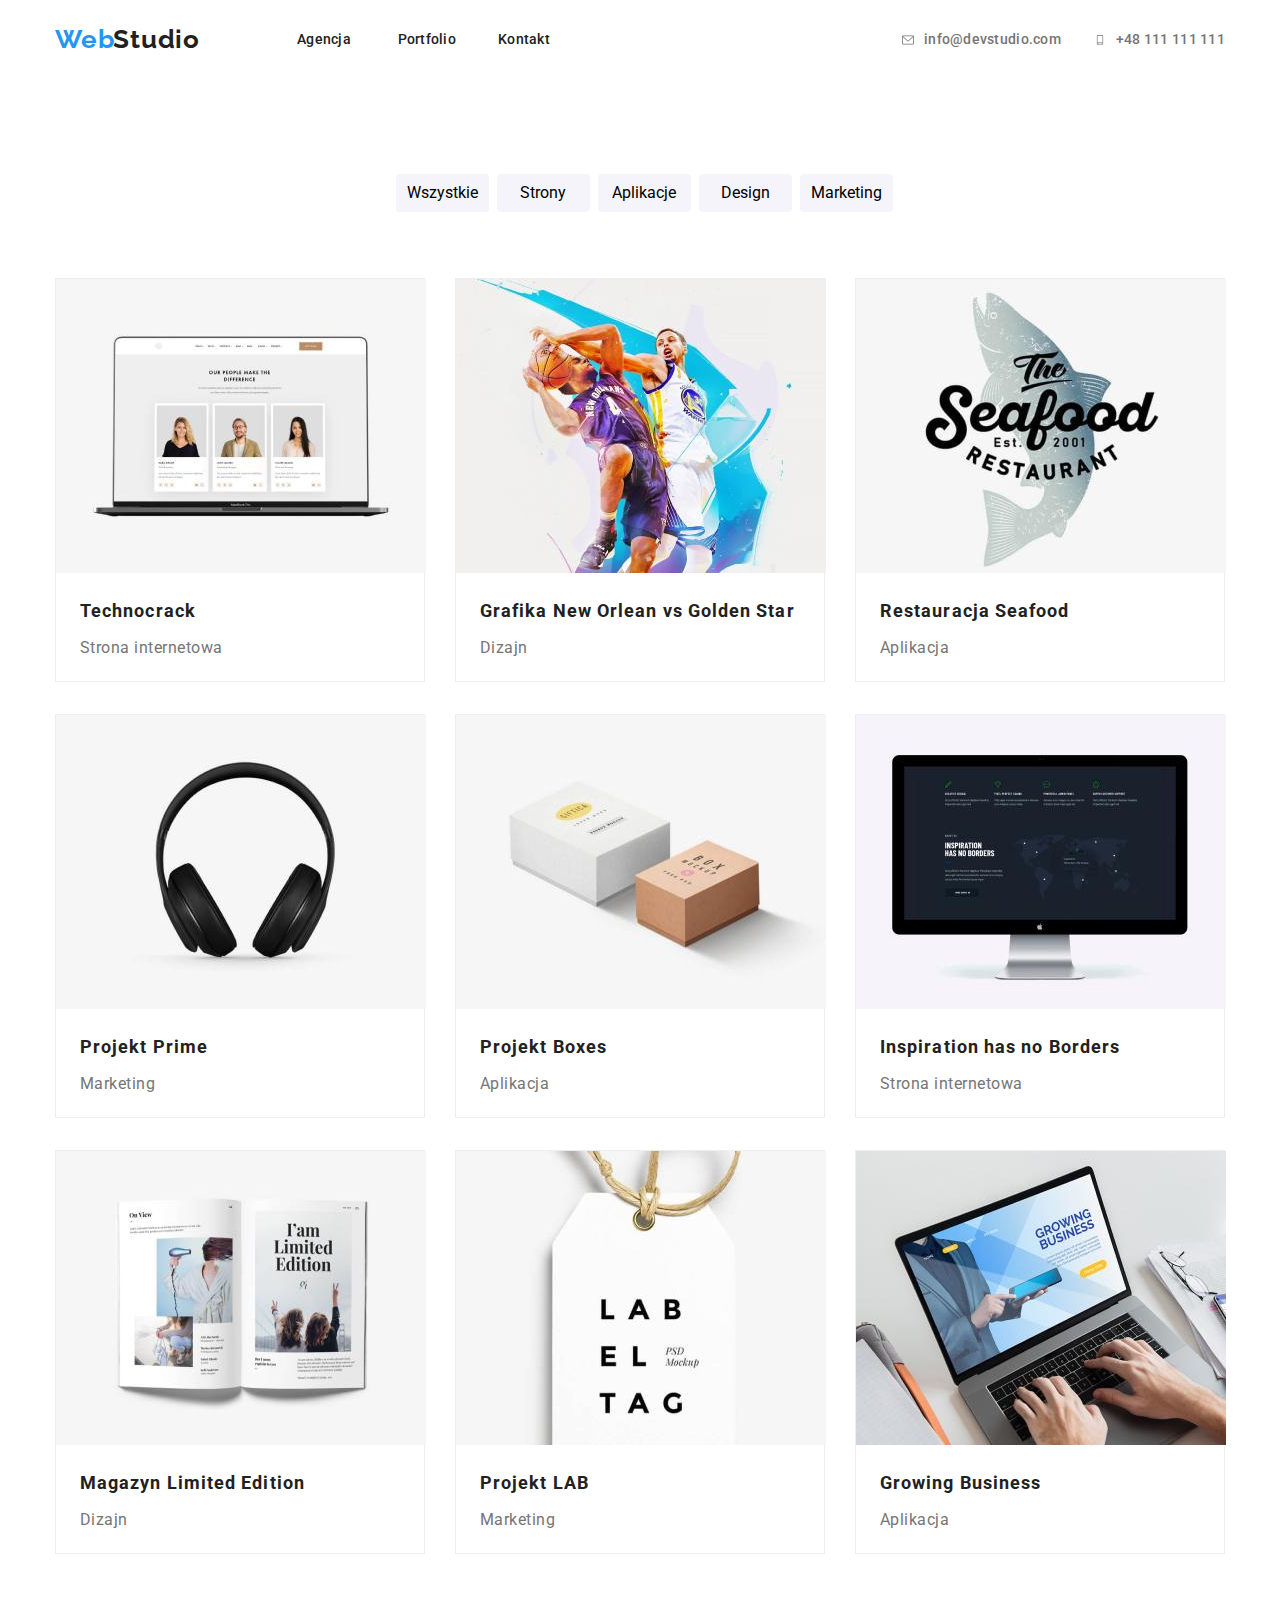
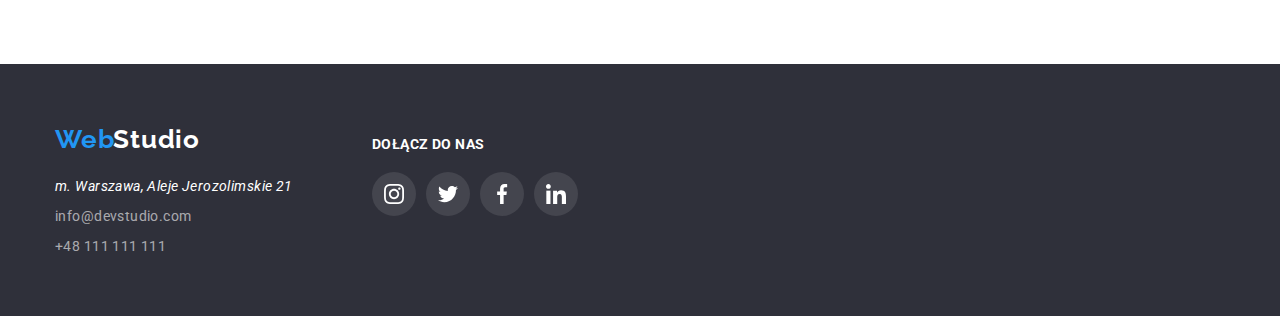
==== portfolio.html @ f0735a00 "skopiowano" ====
<!DOCTYPE html>
<html lang="en">
  <head>
    <meta charset="UTF-8" />
    <meta http-equiv="X-UA-Compatible" content="IE=edge" />
    <meta name="viewport" content="width=device-width, initial-scale=1.0" />
    <link
      rel="stylesheet"
      href="https://cdnjs.cloudflare.com/ajax/libs/modern-normalize/1.0.0/modern-normalize.min.css"
    />
    <link
      rel="stylesheet"
      href="https://fonts.googleapis.com/css?family=Roboto"
    />
    <link
      href="https://fonts.googleapis.com/css2?family=Raleway:wght@700&display=swap"
      rel="stylesheet"
    />

    <link rel="stylesheet" href="./css/styles.css" />

    <title>Main page</title>
  </head>
  <body>
    <header>
      <div class="page-header">
        <div class="container">
          <div class="header-content">
            <a href="/WebStudio/" class="webstudio-link">
              <span class="web-link">Web</span>
              <span class="studio-link">Studio</span>
            </a>
            <nav class="menu">
              <ul class="menu-list">
                <li><a href="index.html" class="menu-item">Agencja</a></li>
                <li>
                  <a href="portfolio.html" class="menu-item">Portfolio</a>
                </li>
                <li><a href="/Kontakt/" class="menu-item">Kontakt</a></li>
              </ul>
            </nav>
            <a href="mailto:info@devstudio.com" class="email">
              <svg class="head-email-icon">
                <use href="./images/icons.svg#icon-envelope"></use>
              </svg>
              info@devstudio.com
            </a>
            <a href="tel:+48111111111" class="phone">
              <svg class="head-phone-icon">
                <use href="./images/icons.svg#icon-smartphone"></use>
              </svg>
              +48 111 111 111
            </a>
          </div>
        </div>
      </div>
    </header>
    <main>
      <section class="section">
        <div class="container">
          <div class="btn-group">
            <button class="button">Wszystkie</button>
            <button class="button">Strony</button>
            <button class="button">Aplikacje</button>
            <button class="button">Design</button>
            <button class="button">Marketing</button>
          </div>
          <div class="portfolio-cards">
            <figure class="portfolio-card">
              <div class="img-portfolio-card">
                <img
                  src="images/threepersons.jpg"
                  width="370"
                  height="294"
                  alt="three persons"
                />
                <div class="caption">
                  <p class="caption-content">
                    Lorem ipsum, dolor sit amet consectetur adipisicing elit.
                    Sit nulla numquam dolores in reiciendis temporibus
                    voluptates voluptas repudiandae, quod, dolorem, labore earum
                    cupiditate natus. Nihil, laboriosam quam.
                  </p>
                </div>
              </div>
              <figcaption class="portfolio-figcaption">
                <h2 class="name">Technocrack</h2>
                <p class="describe">Strona internetowa</p>
              </figcaption>
            </figure>
            <figure class="portfolio-card">
              <div class="img-portfolio-card">
                <img
                  src="images/basketball.jpg"
                  width="370"
                  height="294"
                  alt="basketball"
                />

                <div class="caption">
                  <p class="caption-content">
                    Lorem ipsum, dolor sit amet consectetur adipisicing elit.
                    Sit nulla numquam dolores in reiciendis temporibus
                    voluptates voluptas repudiandae, quod, dolorem, labore earum
                    cupiditate natus. Nihil, laboriosam quam.
                  </p>
                </div>
              </div>

              <figcaption class="portfolio-figcaption">
                <h2 class="name">Grafika New Orlean vs Golden Star</h2>
                <p class="describe">Dizajn</p>
              </figcaption>
            </figure>
            <figure class="portfolio-card">
              <div class="img-portfolio-card">
                <img
                  src="images/seafood.jpg"
                  width="370"
                  height="294"
                  alt="seafood"
                />
                <div class="caption">
                  <p class="caption-content">
                    Lorem ipsum, dolor sit amet consectetur adipisicing elit.
                    Sit nulla numquam dolores in reiciendis temporibus
                    voluptates voluptas repudiandae, quod, dolorem, labore earum
                    cupiditate natus. Nihil, laboriosam quam.
                  </p>
                </div>
              </div>
              <figcaption class="portfolio-figcaption">
                <h2 class="name">Restauracja Seafood</h2>
                <p class="describe">Aplikacja</p>
              </figcaption>
            </figure>
            <figure class="portfolio-card">
              <div class="img-portfolio-card">
                <img
                  src="images/earphone.jpg"
                  width="370"
                  height="294"
                  alt="earphone"
                />
                <div class="caption">
                  <p class="caption-content">
                    Lorem ipsum, dolor sit amet consectetur adipisicing elit.
                    Sit nulla numquam dolores in reiciendis temporibus
                    voluptates voluptas repudiandae, quod, dolorem, labore earum
                    cupiditate natus. Nihil, laboriosam quam.
                  </p>
                </div>
              </div>
              <figcaption class="portfolio-figcaption">
                <h2 class="name">Projekt Prime</h2>
                <p class="describe">Marketing</p>
              </figcaption>
            </figure>
            <figure class="portfolio-card">
              <div class="img-portfolio-card">
                <img
                  src="images/boxes.jpg"
                  width="370"
                  height="294"
                  alt="boxes"
                />
                <div class="caption">
                  <p class="caption-content">
                    Lorem ipsum, dolor sit amet consectetur adipisicing elit.
                    Sit nulla numquam dolores in reiciendis temporibus
                    voluptates voluptas repudiandae, quod, dolorem, labore earum
                    cupiditate natus. Nihil, laboriosam quam.
                  </p>
                </div>
              </div>
              <figcaption class="portfolio-figcaption">
                <h2 class="name">Projekt Boxes</h2>
                <p class="describe">Aplikacja</p>
              </figcaption>
            </figure>
            <figure class="portfolio-card">
              <div class="img-portfolio-card">
                <img
                  src="images/monitor.jpg"
                  width="370"
                  height="294"
                  alt="monitor"
                />
                <div class="caption">
                  <p class="caption-content">
                    Lorem ipsum, dolor sit amet consectetur adipisicing elit.
                    Sit nulla numquam dolores in reiciendis temporibus
                    voluptates voluptas repudiandae, quod, dolorem, labore earum
                    cupiditate natus. Nihil, laboriosam quam.
                  </p>
                </div>
              </div>
              <figcaption class="portfolio-figcaption">
                <h2 class="name">Inspiration has no Borders</h2>
                <p class="describe">Strona internetowa</p>
              </figcaption>
            </figure>
            <figure class="portfolio-card">
              <div class="img-portfolio-card">
                <img
                  src="images/book.jpg"
                  width="370"
                  height="294"
                  alt="book"
                />
                <div class="caption">
                  <p class="caption-content">
                    Lorem ipsum, dolor sit amet consectetur adipisicing elit.
                    Sit nulla numquam dolores in reiciendis temporibus
                    voluptates voluptas repudiandae, quod, dolorem, labore earum
                    cupiditate natus. Nihil, laboriosam quam.
                  </p>
                </div>
              </div>
              <figcaption class="portfolio-figcaption">
                <h2 class="name">Magazyn Limited Edition</h2>
                <p class="describe">Dizajn</p>
              </figcaption>
            </figure>
            <figure class="portfolio-card">
              <div class="img-portfolio-card">
                <img
                  src="images/label.jpg"
                  width="370"
                  height="294"
                  alt="label"
                />
                <div class="caption">
                  <p class="caption-content">
                    Lorem ipsum, dolor sit amet consectetur adipisicing elit.
                    Sit nulla numquam dolores in reiciendis temporibus
                    voluptates voluptas repudiandae, quod, dolorem, labore earum
                    cupiditate natus. Nihil, laboriosam quam.
                  </p>
                </div>
              </div>
              <figcaption class="portfolio-figcaption">
                <h2 class="name">Projekt LAB</h2>
                <p class="describe">Marketing</p>
              </figcaption>
            </figure>
            <figure class="portfolio-card">
              <div class="img-portfolio-card">
                <img
                  src="images/laptop.jpg"
                  width="370"
                  height="294"
                  alt="laptop"
                />
                <div class="caption">
                  <p class="caption-content">
                    Lorem ipsum, dolor sit amet consectetur adipisicing elit.
                    Sit nulla numquam dolores in reiciendis temporibus
                    voluptates voluptas repudiandae, quod, dolorem, labore earum
                    cupiditate natus. Nihil, laboriosam quam.
                  </p>
                </div>
              </div>
              <figcaption class="portfolio-figcaption">
                <h2 class="name">Growing Business</h2>
                <p class="describe">Aplikacja</p>
              </figcaption>
            </figure>
          </div>
        </div>
      </section>
    </main>
    <footer class="footer">
      <div class="container">
        <div class="footer-data">
          <div class="footer-logo">
            <a href="/WebStudio/" class="footer-logo">
              <span class="web-link">Web</span>
              <span class="studio-link-footer">Studio</span>
            </a>
          </div>
          <div class="footer-address-container">
            <address class="footer-address">
              <p class="address-text">m. Warszawa, Aleje Jerozolimskie 21</p>
              <p class="footer-email">
                <a href="mailto:info@devstudio.com" class="footer-email"
                  >info@devstudio.com</a
                >
              </p>
              <p class="footer-phone">
                <a href="tel:+48111111111" class="footer-phone"
                  >+48 111 111 111</a
                >
              </p>
            </address>
          </div>
        </div>
        <div class="footer-social-media-container">
          <p class="footer-social-media-text">DOŁĄCZ DO NAS</p>
          <ul class="footer-social-media-list">
            <li class="footer-social-list-item_link">
              <a class="footer-social-list-link" href="#">
                <svg class="footer-social-icon">
                  <use href="./images/icons.svg#icon-instagram"></use>
                </svg>
              </a>
            </li>
            <li class="footer-social-list-item_link">
              <a class="footer-social-list-link" href="#">
                <svg class="social-icon">
                  <use href="./images/icons.svg#icon-twitter"></use>
                </svg>
              </a>
            </li>
            <li class="footer-social-list-item_link">
              <a class="footer-social-list-link" href="#">
                <svg class="social-icon">
                  <use href="./images/icons.svg#icon-facebook"></use>
                </svg>
              </a>
            </li>
            <li class="footer-social-list-item_link">
              <a class="footer-social-list-link" href="#">
                <svg class="social-icon">
                  <use href="./images/icons.svg#icon-linkedin"></use>
                </svg>
              </a>
            </li>
          </ul>
        </div>
      </div>
    </footer>
  </body>
</html>
---- css/styles.css ----
body {
  font-family: "Roboto", "Verdana", "Tahoma", sans-serif;
  color: #212121;
  text-decoration: none;
}
.container {
  width: 1200px;
  margin: 0px auto;
  padding: 0px 15px;
  align-items: center;
}

.page-header {
  display: flex;
  justify-content: space-between;
  align-items: center;
  border-bottom: 1px solid #ffffff;
  background-color: #ffffff;
  height: 80px;
}
.header-content {
  display: flex;
  justify-content: space-between;
  align-items: center;
}

.head-background {
  background-image: linear-gradient(
      rgba(47, 48, 58, 0.4),
      rgba(47, 48, 58, 0.4)
    ),
    url("../images/img-overlay.jpg");
  background-height: 600px, cover;
  background-position: center, center;
  background-repeat: no-repeat;
  background-color: #2f303a;

  height: 600px;
  display: flex;
  flex-direction: column;
  justify-content: center;
  align-items: center;
}

.section {
  padding-top: 94px;
  padding-bottom: 94px;
}

.section-our-team {
  background-color: #f5f4fa;
  padding-top: 94px;
  padding-bottom: 94px;
}

.menu {
  display: inline-block;
}
.menu-list {
  list-style-type: none;
  display: flex;
  justify-content: space-between;
  width: 254px;
  height: 16px;
  text-decoration: none;
  padding: 0px;
  margin-left: 93px;
  margin-right: 345px;
}

.menu-item {
  display: block;
  text-decoration: none;
  width: 53px;
  height: 16px;
  position: relative;

  font-weight: 500;
  font-size: 14px;
  line-height: 1.14;
  letter-spacing: 0.02em;

  color: #212121;

  transition-property: color;
  transition-duration: 250ms;
  transition-timing-function: cubic-bezier(0.4, 0, 0.2, 1);
}

.menu-item:hover,
.menu-item:focus {
  color: #2196f3;
}

a::after {
  content: "";
  display: block;
  width: 53px;
  height: 4px;
  position: absolute;
  bottom: -32px;
  background-color: transparent;
  border-radius: 4px;
}

.menu-item:hover::after {
  content: "";
  display: block;
  width: 53px;
  height: 4px;
  position: absolute;
  bottom: -32px;
  background-color: #2196f3;
  border-radius: 4px;
}

.email {
  display: flex;
  justify-content: space-between;
  align-items: center;
  text-decoration: none;
  width: 161px;
  height: 16px;
  margin-right: 30px;

  font-weight: 500;
  font-size: 14px;
  line-height: 1.14;
  letter-spacing: 0.02em;

  color: #757575;
  fill: #757575;
  background-color: #ffffff;
  transition-property: color, fill;
  transition-duration: 250ms;
  transition-timing-function: cubic-bezier(0.4, 0, 0.2, 1);
}

.email:hover,
.email:focus {
  color: #2196f3;
  fill: #2196f3;
}

.head-email-icon {
  width: 16px;
  height: 12px;
}

.head-phone-icon {
  width: 10px;
  height: auto;
}

.phone {
  display: flex;
  justify-content: space-between;
  align-items: center;
  text-decoration: none;
  width: 130px;
  height: 16px;

  font-weight: 500;
  font-size: 14px;
  line-height: 1.14em;
  letter-spacing: 0.02em;

  color: #757575;
  fill: #757575;

  transition-property: color, fill;
  transition-duration: 250ms;
  transition-timing-function: cubic-bezier(0.4, 0, 0.2, 1);
}

.phone:hover,
.phone:focus {
  color: #2196f3;
  fill: #2196f3;
}

.webstudio-link {
  display: flex;
  justify-content: center;
  width: 145px;
  height: 31px;

  text-decoration: none;

  font-family: "Raleway";
  font-weight: bold;
  font-size: 26px;
  line-height: 1.19;

  letter-spacing: 0.03em;
}

.web-link {
  color: #2196f3;
}

.studio-link {
  color: #212121;
  margin-left: -1px;
}

.studio-link-footer {
  color: #ffffff;
  margin-left: -1px;
}

.btn-group {
  display: flex;
  justify-content: center;
  margin-left: auto;
  margin-bottom: 50px;
}

.btn-group .button {
  border: none;
  width: 93px;
  height: 38px;
  border-radius: 4px;
  background-color: #f5f4fa;
  cursor: pointer;
  margin-left: 8px;

  transition-property: background-color, box-shadow;
  transition-duration: 250ms;
  transition-timing-function: cubic-bezier(0.4, 0, 0.2, 1);
}
.btn-group .button:hover,
.btn-group .button:focus {
  background-color: #2196f3;
  box-shadow: 0px 3px 1px rgba(0, 0, 0, 0.1), 0px 1px 2px rgba(0, 0, 0, 0.08),
    0px 2px 2px rgba(0, 0, 0, 0.12);
}
.name {
  width: 322px;
  height: 36px;
  margin: 0px;

  font-weight: bold;
  font-size: 18px;
  line-height: 2;

  letter-spacing: 0.06em;
}

.describe {
  width: 322px;
  height: 30px;
  margin-top: 4px;

  font-size: 16px;
  line-height: 1.875;

  letter-spacing: 0.03em;

  color: #757575;
}
.footer {
  display: block;
  background-color: #2f303a;
  height: 252px;
}
.footer-email {
  width: 231px;
  height: 21px;
  text-decoration: none;
  font-family: "Roboto";
  font-style: normal;
  font-weight: normal;
  font-size: 14px;
  line-height: 1.71em;
  margin: 0px;
  margin-top: 9px;

  letter-spacing: 0.03em;

  color: rgba(255, 255, 255, 0.6);
}

.footer-phone {
  width: 231px;
  height: 21px;
  text-decoration: none;
  font-family: "Roboto";
  font-style: normal;
  font-weight: normal;
  font-size: 14px;
  line-height: 1.71em;
  margin: 0px;
  margin-top: 9px;

  letter-spacing: 0.03em;

  color: rgba(255, 255, 255, 0.6);
}
.address-text {
  width: 247px;
  height: 21px;

  font-size: 14px;
  line-height: 1.71;
  margin: 0px;

  letter-spacing: 0.03em;

  color: #ffffff;
}

.head-text {
  display: flex;
  justify-content: center;
  text-align: center;
  margin: auto;
  width: 696px;
  height: 120px;

  font-weight: 900;
  font-size: 44px;
  line-height: 1.36;

  letter-spacing: 0.06em;
  text-transform: uppercase;

  color: #ffffff;
}
.head-button {
  display: flex;
  justify-content: center;
  align-items: center;
  margin: auto;
  width: 200px;
  height: 50px;

  background-color: #2196f3;
  box-shadow: 0px 4px 4px rgba(0, 0, 0, 0.15);
  border-radius: 4px;

  font-weight: bold;
  font-size: 16px;
  line-height: 1.87;
  letter-spacing: 0.06em;

  color: #ffffff;
  cursor: pointer;
  transition-property: background-color, box-shadow;
  transition-duration: 250ms;
  transition-timing-function: cubic-bezier(0.4, 0, 0.2, 1);
}

.head-button:hover,
.head-button:focus {
  background-color: #98c6eb;
  box-shadow: 0px 3px 1px rgba(0, 0, 0, 0.1), 0px 1px 2px rgba(0, 0, 0, 0.08),
    0px 2px 2px rgba(0, 0, 0, 0.12);
}

.advantages-header {
  width: 270px;
  height: 16px;

  font-weight: bold;
  font-size: 14px;
  line-height: 1.14;
  letter-spacing: 0.03em;
  text-transform: uppercase;

  margin-top: 50px;
  margin-left: 0;
}

.advantages-describe {
  width: 270px;
  height: 75px;

  font-size: 14px;
  line-height: 1.71;
  letter-spacing: 0.03em;

  color: #757575;
  margin: 0;
}

.services-header {
  display: flex;
  justify-content: center;
  margin-left: auto;
  margin-right: auto;
  width: 452px;
  height: 42px;

  font-weight: bold;
  font-size: 36px;
  line-height: 1.17;
  letter-spacing: 0.03em;
}
.services-list {
  list-style-type: none;
  display: flex;
  justify-content: space-between;
  align-items: center;
  margin-left: 0px;
  padding: 0px;
}

.services-label {
  position: relative;
  overflow: hidden;
  background-color: rgba(47, 48, 58, 0.8);
}
.services-label > .services-label-text {
  text-transform: uppercase;
  font-family: "Roboto";
  font-weight: bold;
  font-size: 14px;
  letter-spacing: 0.03em;
  position: absolute;
  margin: 0px;
  width: 370px;
  height: 70px;
  bottom: 0px;
  color: #ffffff;
  background-color: rgba(47, 48, 58, 0.8);

  display: flex;
  justify-content: center;
  align-items: center;
}

.social-list-list {
  list-style-type: none;
  display: flex;
  justify-content: space-between;
  align-items: center;
  margin-left: 0px;
  padding: 0px;
  width: 206px;
  height: 56px;
}

.social-list-link {
  width: 44px;
  height: 44px;
  display: flex;
  justify-content: center;
  align-items: center;
  border-radius: 50%;
  fill: #afb1b8;

  transition-property: background-color, fill;
  transition-duration: 250ms;
  transition-timing-function: cubic-bezier(0.4, 0, 0.2, 1);
}

.social-list-link:hover,
.social-list-link:focus {
  fill: #ffffff;
  background-color: #2196f3;
}

.social-icon {
  width: 20px;
  height: 20px;
}

.service {
  margin: 0;
  padding: 0px;
}

.member {
  width: 72px;
  height: 19px;
  margin-bottom: 10px;
  margin-top: 0px;
  font-weight: 500;
  font-size: 16px;
  line-height: 1.19;
  letter-spacing: 0.03em;
}

.figcaption {
  display: flex;
  flex-direction: column;
  align-items: center;
  margin-top: 30px;
  margin-bottom: 30px;
  padding: 0%;
}

.function {
  width: 147px;
  height: 19px;
  margin: 0%;

  font-size: 16px;
  line-height: 1.19;
  letter-spacing: 0.03em;

  color: #757575;
}

.columns {
  display: flex;
  flex-wrap: wrap;
  padding: 0;
  justify-content: space-between;
}

.card {
  margin: 0;
  background-color: #ffffff;
  box-shadow: 0px 1px 3px rgba(0, 0, 0, 0.12), 0px 1px 1px rgba(0, 0, 0, 0.14),
    0px 2px 1px rgba(0, 0, 0, 0.2);
  border-radius: 0px 0px 4px 4px;
  display: inline-block;
  text-align: center;
}

.footer-logo {
  display: flex;
  width: 145px;
  height: 31px;
  margin-bottom: 20px;

  text-decoration: none;

  font-family: "Raleway";
  font-weight: bold;
  font-size: 26px;
  line-height: 1.19;

  letter-spacing: 0.03em;
}
.img-portfolio-card {
  display: flex;
  width: 370px;
  height: 294px;
  position: relative;
  overflow: hidden;
  transition-duration: 250ms;
  transition-timing-function: cubic-bezier(0.4, 0, 0.2, 1);
}

.caption {
  display: flex;
  justify-content: center;
  align-items: center;
  position: absolute;
  top: 0;
  left: 0;
  width: 100%;
  height: 100%;
  border: 0px;

  background-color: rgba(33, 150, 243, 0.9);

  transform: translatey(100%);
  transition: transform 250ms ease;

  backface-visibility: hidden;
  border: 1px solid;
  border-color: #ffffff;
}

.caption > p {
  width: 301px;
  height: 196px;
  font-family: "Roboto";
  font-weight: 400;
  font-size: 18px;
  line-height: 1.6em;
  letter-spacing: 00.03em;
  color: #ffffff;
  margin: 0px;
  padding: 0px;
}
.portfolio-card:hover .caption {
  transform: translatey(0);
}
.portfolio-cards {
  display: flex;
  flex-wrap: wrap;
  justify-content: space-between;
  margin-top: auto;
}

.portfolio-card {
  width: 370px;
  height: 404px;
  margin-left: 0px;
  margin-right: 0px;
  background-color: #ffffff;
  border: 1px solid #eeeeee;

  transition-property: box-shadow;
}

.portfolio-card:hover {
  box-shadow: 0px 1px 1px rgba(0, 0, 0, 0.12), 0px 4px 4px rgba(0, 0, 0, 0.06),
    1px 4px 6px rgba(0, 0, 0, 0.16);
}

.portfolio-figcaption {
  display: flex;
  flex-direction: column;
  margin: 20px 24px 20px 24px;
}
.icon {
  display: inline-block;
  color: black;
  width: 16px;
  height: 12px;

  transition-property: color;
  transition-duration: 250ms;
  transition-timing-function: cubic-bezier(0.4, 0, 0.2, 1);
}
.icon:hover {
  color: #2196f3;
}

.client-list {
  list-style-type: none;
  display: flex;
  justify-content: space-between;
  align-items: center;
  padding: 0px;
  margin-top: 50px;
}
.client-icon {
  width: 106px;
  height: 60px;
}

.client-list-link {
  display: flex;
  justify-content: center;
  align-items: center;
  width: 170px;
  height: 92px;
  border-radius: 4px;
  border: 1px solid #afb1b8;
  fill: #afb1b8;

  transition-property: fill, border;
  transition-duration: 250ms;
  transition-timing-function: cubic-bezier(0.4, 0, 0.2, 1);
}

.client-list-link:focus,
.client-list-link:hover {
  border: 1px solid #2196f3;
  fill: #2196f3;
}

.footer-social-media-container {
  display: block;

  width: 206px;
  height: 80px;
  float: left;
  margin-left: 70px;
  margin-top: 72px;
}

.footer-social-media-list {
  display: flex;
  justify-content: space-between;
  align-items: center;
  padding: 0px;
  margin: 0px;
  width: 206px;
  height: 44px;
  list-style-type: none;
}
.footer-social-icon {
  width: 20px;
  height: 20px;
}

.footer-social-list-link {
  display: flex;
  justify-content: center;
  align-items: center;
  width: 44px;
  height: 44px;
  border-radius: 50%;
  background-color: rgba(255, 255, 255, 0.1);
  fill: #ffffff;

  transition-property: background-color;
  transition-duration: 250ms;
  transition-timing-function: cubic-bezier(0.4, 0, 0.2, 1);
}

.footer-social-list-link:hover,
.footer-social-list-link:focus {
  background-color: #2196f3;
  cursor: url(./images/finger-black.png);
}

.footer-address-container {
  display: flex;
  flex-direction: column;
  column-gap: 10px;
  justify-content: space-between;
  align-items: center;
  width: 247px;
  height: 81px;
  margin: 0px;
  padding: 0px;
}

.footer-data {
  width: 247px;
  height: 132px;
  display: block;
  float: left;
  margin-top: 60px;
}

.footer-social-media-text {
  margin: 0px;
  margin-bottom: 20px;
  font-family: Roboto;
  font-weight: 700;
  font-size: 14px;
  line-height: 1.17em;
  color: #ffffff;
  letter-spacing: 0.03em;
}

.article-icon {
  width: 70px;
  height: 70px;
  fill: #2196f3;
}

.article-icon-container {
  display: flex;
  justify-content: center;
  align-items: center;
  width: 270px;
  height: 120px;
  border-radius: 4px;

  background-color: #f5f4fa;
}

.backdrop {
  position: fixed;
  left: 0;
  top: 0;
  width: 100%;
  height: 100%;
  background-color: rgba(0, 0, 0, 0.2);
}

.modal {
  position: absolute;
  top: 50%;
  left: 50%;
  transform: translate(-50%, -50%);
  width: 528px;
  height: 581px;
  background-color: #ffffff;
}

.close-btn {
  position: absolute;
  top: 8px;
  right: 8px;
  width: 30px;
  height: 30px;
  background-color: #ffffff;
  border: 1px solid rgba(0, 0, 0, 0.1);
  border-radius: 50%;
  cursor: pointer;
  text-align: center;
  justify-content: center;
}

.is-hidden {
  opacity: 0;
  visibility: hidden;
  pointer-events: none;
}
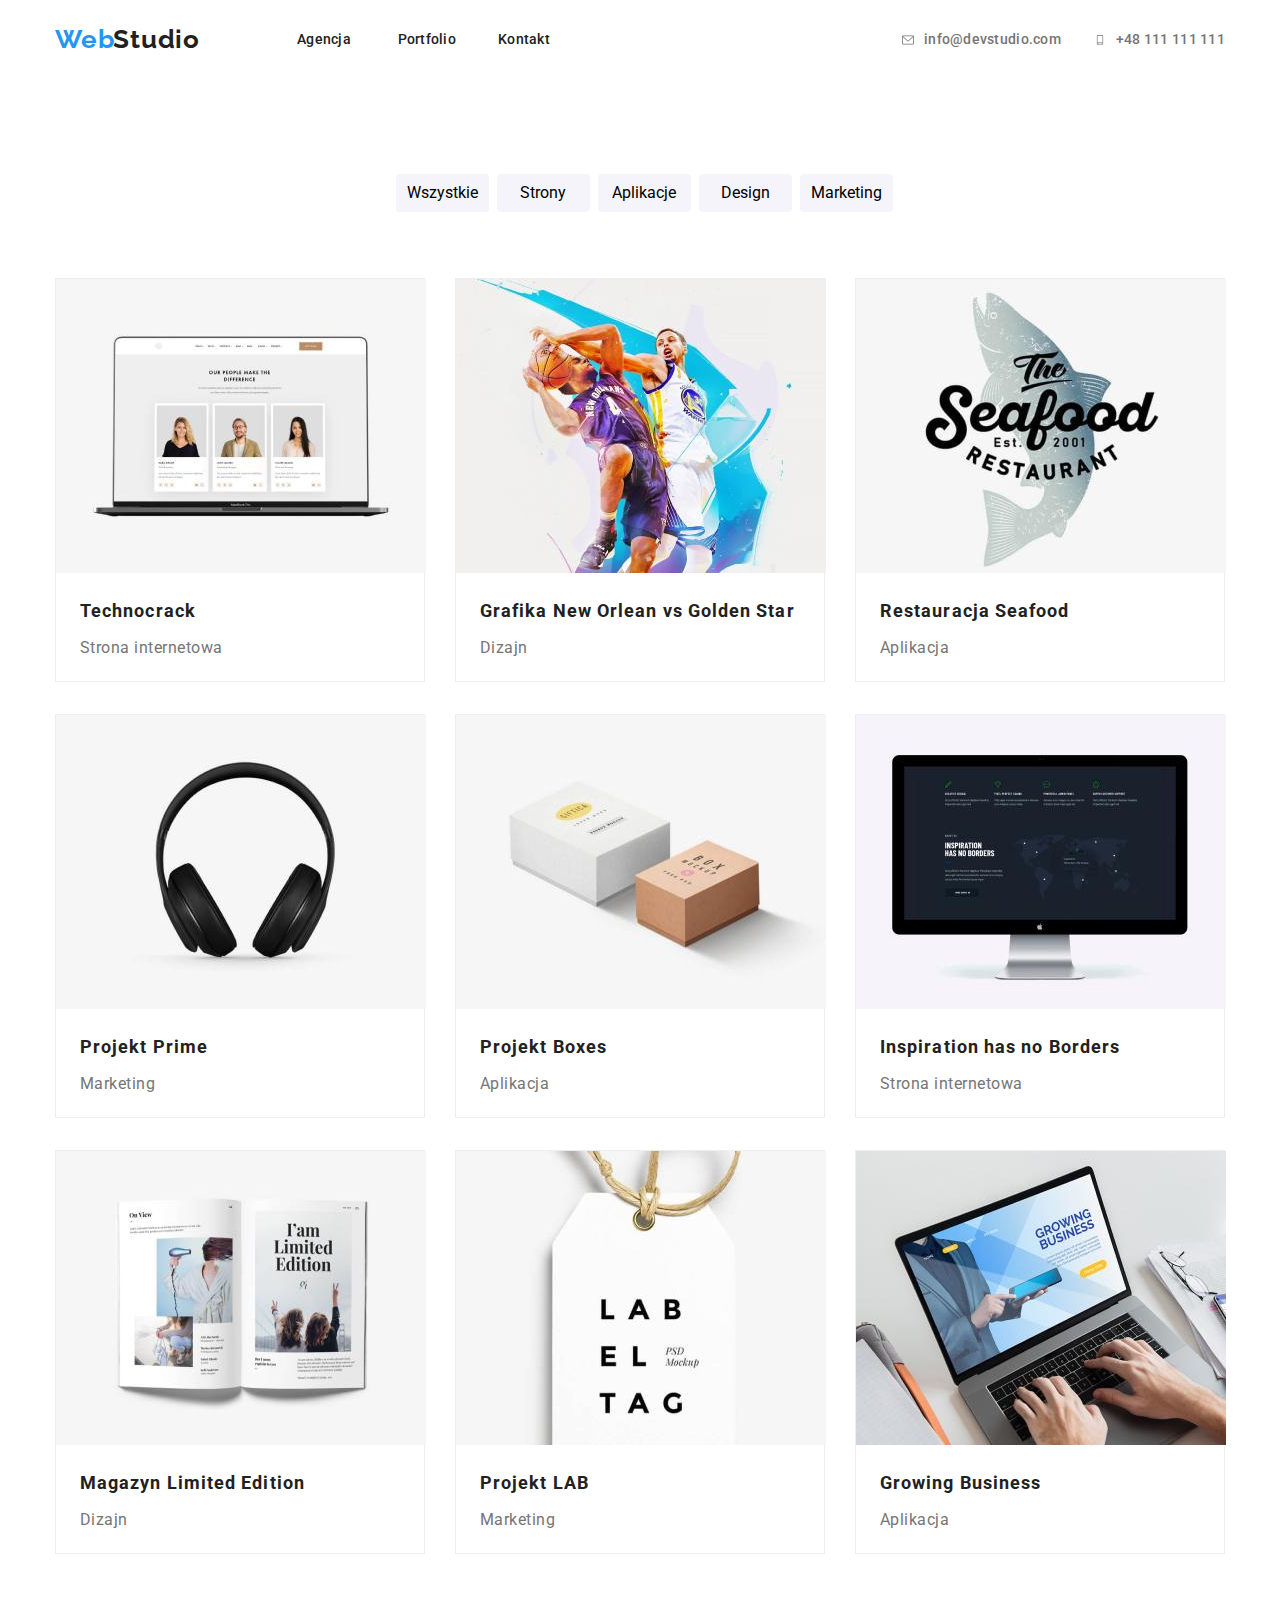
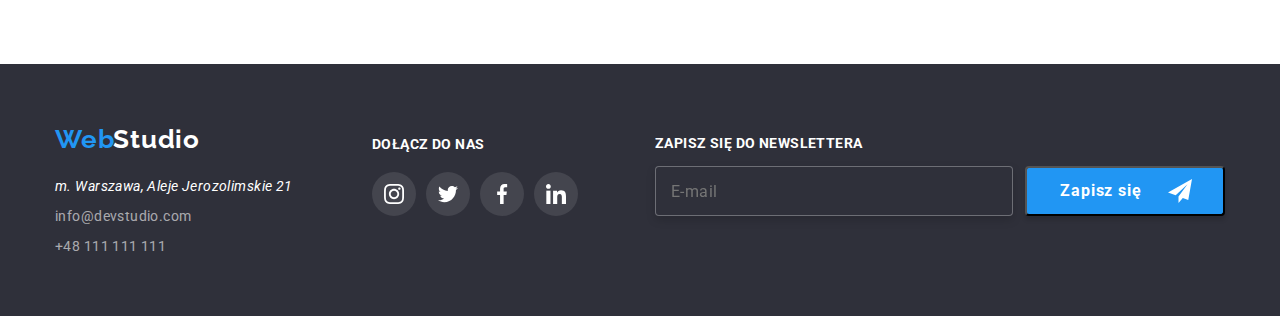
==== commit 0df79749: "ulepszono" ====
--- a/portfolio.html
+++ b/portfolio.html
@@ -328,6 +328,25 @@
             </li>
           </ul>
         </div>
+        <div class="footer-newsletter">
+          <p class="footer-newsletter-title">zapisz się do newslettera</p>
+          <form name="signup_form" autocomplete="on" novalidate>
+            <label class="footer-newsletter-label">
+              <input
+                class="footer-newsletter-input"
+                type="email"
+                name="email"
+                placeholder="E-mail"
+              />
+            </label>
+            <button class="footer-newsletter-button" type="submit">
+              <p class="footer-newsletter-button-text">Zapisz się</p>
+              <svg class="icon-icon-send">
+                <use href="./images/icons.svg#icon-icon-send"></use>
+              </svg>
+            </button>
+          </form>
+        </div>
       </div>
     </footer>
   </body>
--- a/css/styles.css
+++ b/css/styles.css
@@ -30,7 +30,7 @@
       rgba(47, 48, 58, 0.4)
     ),
     url("../images/img-overlay.jpg");
-  background-height: 600px, cover;
+  background-size: cover;
   background-position: center, center;
   background-repeat: no-repeat;
   background-color: #2f303a;
@@ -260,7 +260,7 @@
   color: #757575;
 }
 .footer {
-  display: block;
+  display: flex;
   background-color: #2f303a;
   height: 252px;
 }
@@ -751,6 +751,80 @@
   background-color: #f5f4fa;
 }
 
+.footer-newsletter {
+  float: right;
+  display: block;
+  width: 570px;
+  height: 86px;
+  margin-right: 0px;
+  margin-top: 72px;
+}
+
+.footer-newsletter-title {
+  width: 210px;
+  height: 16px;
+  text-transform: uppercase;
+  margin-top: 0;
+  margin-left: 0;
+  padding: 0;
+
+  font-family: "Roboto";
+  font-weight: bold;
+  font-size: 14px;
+  line-height: 1.14em;
+  letter-spacing: 0.03em;
+  color: #ffffff;
+}
+.footer-newsletter-input {
+  width: 358px;
+  height: 50px;
+  margin-left: 0;
+  margin-bottom: 0;
+  border: 1px solid rgba(255, 255, 255, 0.3);
+  border-radius: 4px;
+  filter: drop-shadow(0px 4px 4px rgba(0, 0, 0, 0.15));
+  color: rgba(255, 255, 255, 0.6);
+  background-color: #2f303a;
+  font-size: 16px;
+  line-height: 1.25em;
+  align-items: center;
+  letter-spacing: 0.03em;
+  padding: 15px;
+}
+
+.footer-newsletter-button {
+  width: 200px;
+  height: 50px;
+  display: flex;
+  justify-content: center;
+  align-items: center;
+  background-color: #2196f3;
+  box-shadow: 0px 4px 4px rgba(0, 0, 0, 0.15);
+  border-radius: 4px;
+  padding: 0;
+  margin-right: 0;
+  margin-bottom: 0;
+  float: right;
+}
+.footer-newsletter-button-text {
+  width: 85px;
+  height: 30px;
+  font-family: "Roboto";
+  font-weight: bold;
+  font-size: 16px;
+  letter-spacing: 0.06em;
+  color: #ffffff;
+  display: flex;
+  justify-content: center;
+  align-items: center;
+}
+.icon-icon-send {
+  width: 24px;
+  height: 24px;
+  fill: #ffffff;
+  margin-left: 24px;
+}
+
 .backdrop {
   position: fixed;
   left: 0;
@@ -789,3 +863,13 @@
   visibility: hidden;
   pointer-events: none;
 }
+
+.modal-user-name {
+  width: 448px;
+  height: 40px;
+}
+.icon-user-name {
+  width: 18px;
+  height: 18px;
+  fill: black;
+}
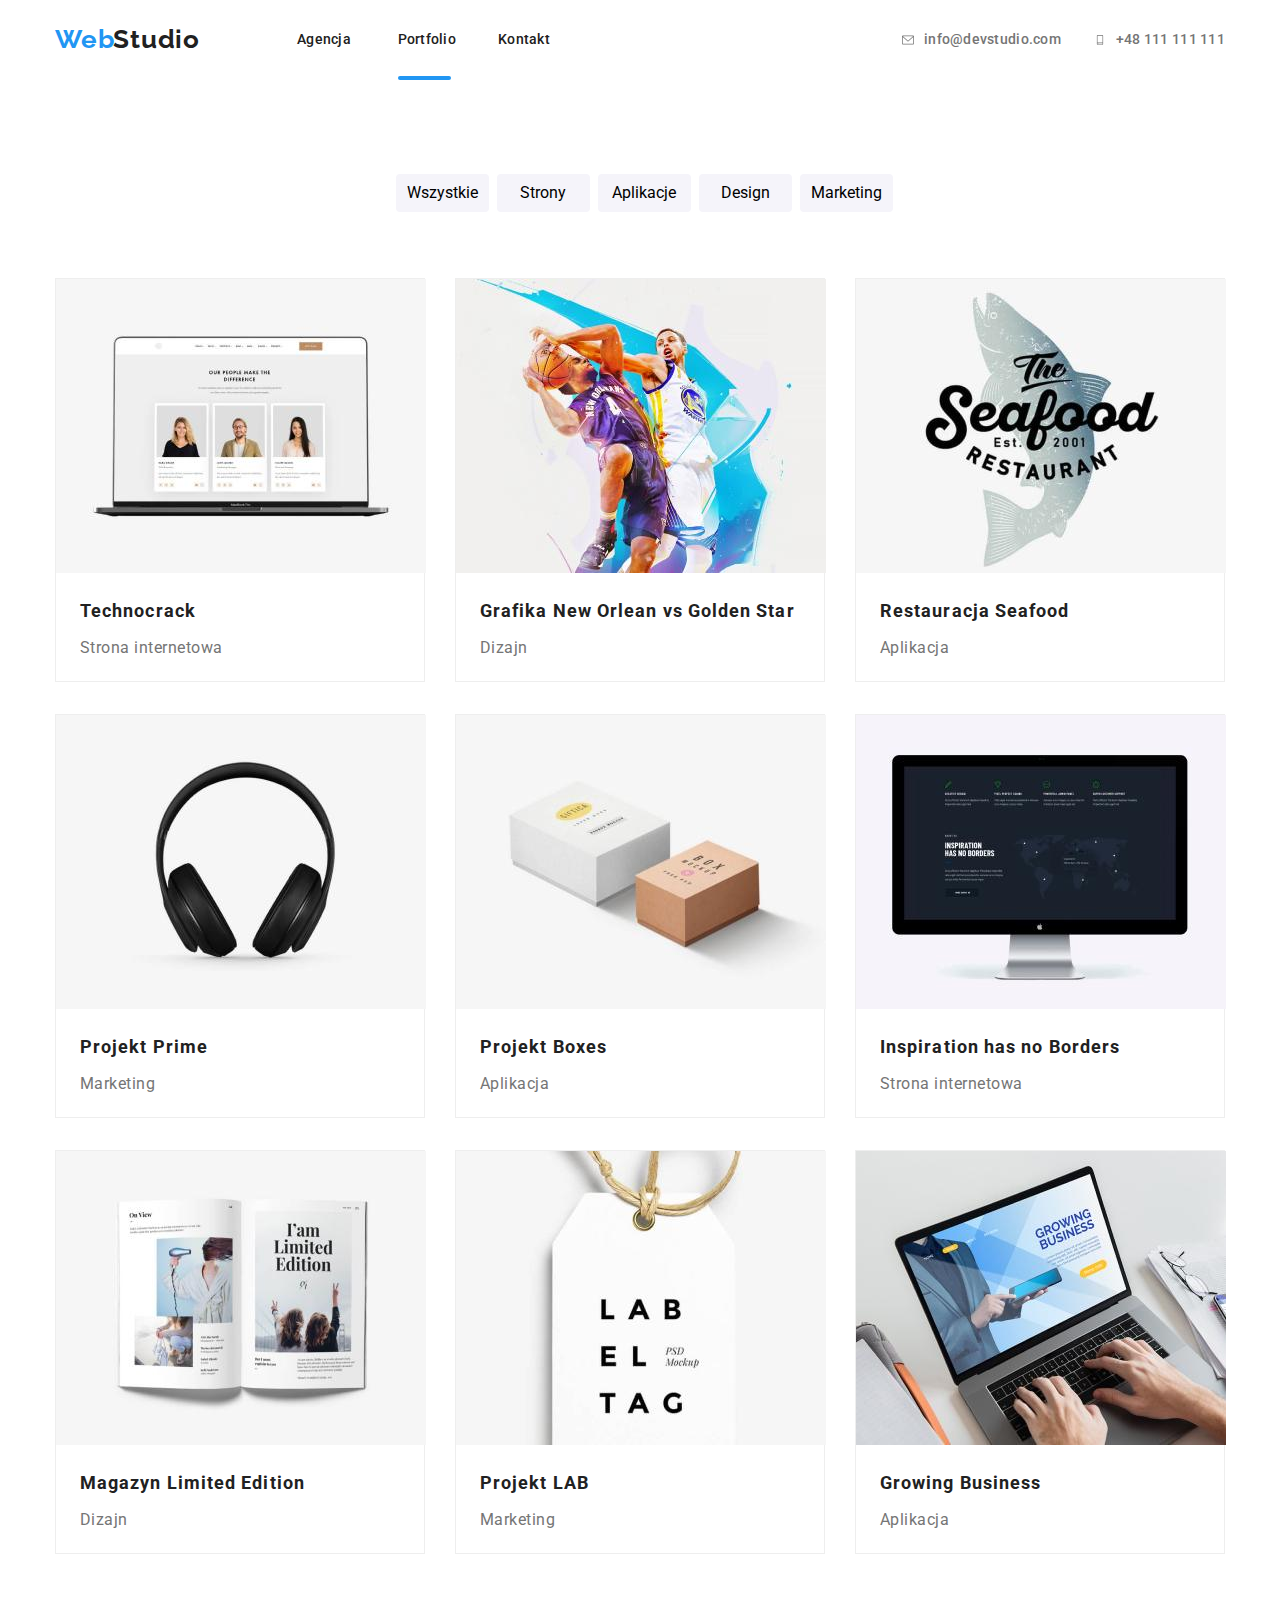
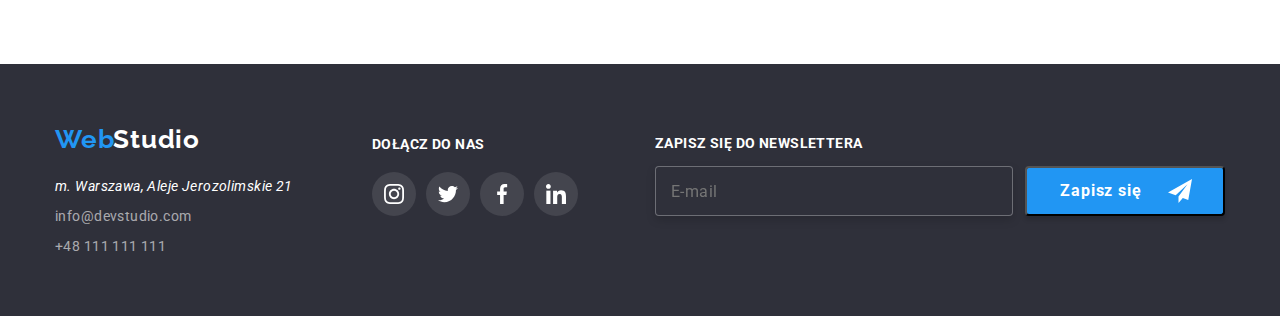
==== commit 25e8a2fb: "ulepszono" ====
--- a/portfolio.html
+++ b/portfolio.html
@@ -34,7 +34,7 @@
               <ul class="menu-list">
                 <li><a href="index.html" class="menu-item">Agencja</a></li>
                 <li>
-                  <a href="portfolio.html" class="menu-item">Portfolio</a>
+                  <a href="portfolio.html" class="menu-item-portfolio">Portfolio</a>
                 </li>
                 <li><a href="/Kontakt/" class="menu-item">Kontakt</a></li>
               </ul>
--- a/css/styles.css
+++ b/css/styles.css
@@ -68,6 +68,8 @@
   margin-right: 345px;
 }
 
+.menu-item-portfolio,
+.menu-item-agencja,
 .menu-item {
   display: block;
   text-decoration: none;
@@ -87,20 +89,25 @@
   transition-timing-function: cubic-bezier(0.4, 0, 0.2, 1);
 }
 
+.menu-item-portfolio:hover,
+.menu-item-portfolio:focus,
+.menu-item-agencja:hover,
+.menu-item-agencja:focus,
 .menu-item:hover,
 .menu-item:focus {
   color: #2196f3;
 }
 
-a::after {
+.menu-item-portfolio::after,
+.menu-item-agencja::after {
   content: "";
   display: block;
   width: 53px;
   height: 4px;
   position: absolute;
   bottom: -32px;
-  background-color: transparent;
-  border-radius: 4px;
+  background-color: #2196f3;
+  border-radius: 2px;
 }
 
 .menu-item:hover::after {
@@ -832,16 +839,41 @@
   width: 100%;
   height: 100%;
   background-color: rgba(0, 0, 0, 0.2);
+  ltransition: opacity 0.5s cubic-bezier(0.4, 0, 0.2, 1);
 }
 
 .modal {
   position: absolute;
   top: 50%;
   left: 50%;
-  transform: translate(-50%, -50%);
+  transform: translate(-50%, -40%);
   width: 528px;
   height: 581px;
   background-color: #ffffff;
+
+  transition: transform 0.5s cubic-bezier(0.4, 0, 0.2, 1),
+    opacity 0.5s cubic-bezier(0.4, 0, 0.2, 1);
+
+  opacity: 1;
+
+  display: flex;
+  justify-content: space-between;
+  flex-direction: column;
+  align-items: center;
+  padding: 40px;
+}
+.modal-phone-number:focus-within,
+.modal-email:focus-within,
+.modal-textarea:focus-within,
+.modal-user-name:focus-within {
+  border-color: #2196f3;
+}
+
+.modal-textarea::placeholder {
+  font-family: "Roboto";
+  font-size: 12px;
+  letter-spacing: 0.01em;
+  color: rgba(117, 117, 117, 0.5);
 }
 
 .close-btn {
@@ -864,12 +896,135 @@
   pointer-events: none;
 }
 
+.is-hidden .modal {
+  transform: translate3d(0, -2rem, 0);
+  opacity: 0;
+}
+
+.modal-phone-number,
+.modal-email,
 .modal-user-name {
   width: 448px;
   height: 40px;
+  margin: 0;
+  padding: 0;
+  padding-top: 11px;
+  padding-bottom: 11px;
+  border-radius: 4px;
+  border: 1px solid rgba(33, 33, 33, 0.2);
 }
 .icon-user-name {
   width: 18px;
   height: 18px;
   fill: black;
 }
+
+.modal-textarea {
+  width: 448px;
+  height: 120px;
+  padding-top: 12px;
+  padding-left: 16px;
+  border: 1px solid rgba(33, 33, 33, 0.2);
+  border-radius: 4px;
+  resize: none;
+}
+.modal-checkbox {
+  position: absolute;
+  width: 419px;
+  height: 24px;
+  display: flex;
+  justify-content: space-between;
+  align-items: center;
+
+  margin: 0px;
+  margin-top: 20px;
+  margin-bottom: 30px;
+}
+
+.modal-checkbox-input {
+  width: 16px;
+  height: 15px;
+  border-radius: 2px;
+}
+
+.modal-checkbox-input:checked {
+  color: #2196f3;
+}
+
+.modal-label-name,
+.modal-label-phone,
+.modal-label-email,
+.modal-label-feedback {
+  width: 448px;
+  height: 58px;
+  margin: 0px;
+
+  color: #757575;
+  font-family: "Roboto";
+  font-weight: 400;
+  font-size: 12px;
+  line-height: 1.17em;
+  letter-spacing: 0.01em;
+}
+
+.modal-checkbox-text {
+  font-family: "Roboto";
+  font-weight: 400;
+  font-size: 14px;
+  line-height: 1.71rem;
+  letter-spacing: 0.03em;
+  color: #757575;
+}
+.modal-rules {
+  color: #2196f3;
+}
+.modal-button-container {
+  position: absolute;
+  width: 448px;
+  height: 50px;
+  display: flex;
+  justify-content: center;
+  align-items: center;
+  margin-top: 20px;
+  bottom: 40px;
+}
+.modal-form-button {
+  width: 200px;
+  height: 50px;
+  background-color: #2196f3;
+  box-shadow: 0px 4px 4px rgba(0, 0, 0, 0.15);
+  border-radius: 4px;
+  color: #ffffff;
+  letter-spacing: 0.06em;
+  font-size: 16px;
+  line-height: 1.87em;
+  font-weight: bold;
+  font-family: "Roboto";
+}
+
+.modal-head-text {
+  width: 448px;
+  height: 23px;
+  display: flex;
+  justify-content: center;
+  align-items: center;
+
+  margin: 0px;
+  margin-bottom: 12px;
+
+  font-family: "Roboto";
+  font-weight: bold;
+  font-size: 20px;
+  line-height: 1.15em;
+  letter-spacing: 0.03em;
+  color: #212121;
+}
+
+.modal-text-feedback,
+.modal-text-name,
+.modal-text-phone,
+.modal-text-email {
+  margin: 0px;
+  margin-top: 10px;
+  margin-bottom: 4px;
+}
